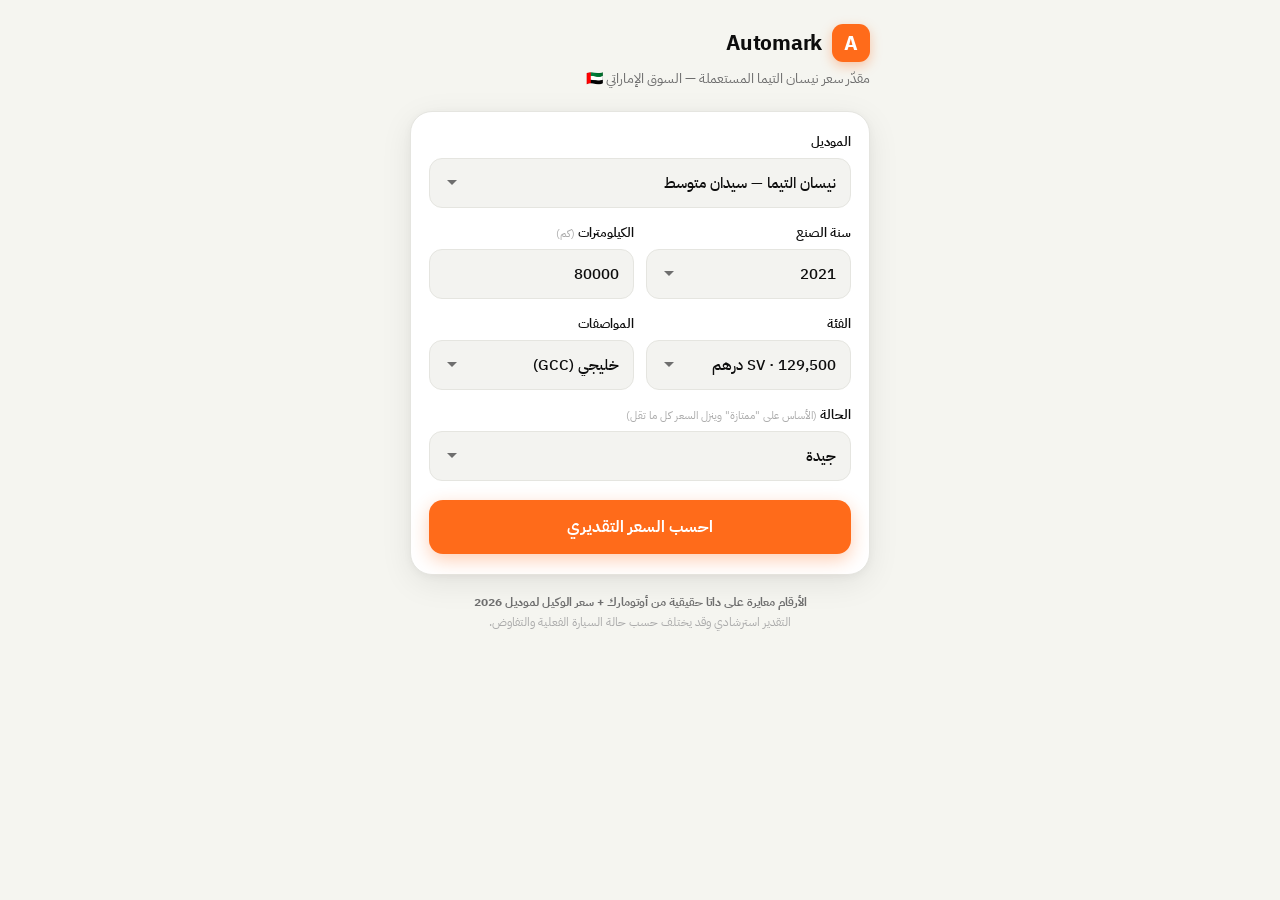
==== web/index.html @ fea36d05 "tune: stronger mileage effect (1.5%/10k, max -40%) - km.pct_per_10k 0.946 -> 1.5، max_down_pct 30 ->" ====
<!DOCTYPE html>
<html lang="ar" dir="rtl">
<head>
<meta charset="UTF-8"/>
<meta name="viewport" content="width=device-width, initial-scale=1.0"/>
<title>Automark – مقدّر سعر التيما المستعملة</title>
<style>
@import url('https://fonts.googleapis.com/css2?family=IBM+Plex+Sans+Arabic:wght@300;400;500;600;700;800&display=swap');
*,*::before,*::after{margin:0;padding:0;box-sizing:border-box}
:root{
  --orange:#FF6B1A;--orange-light:#FFF0E5;--text:#0D0D0D;--text-muted:#6E6E6E;
  --text-faint:#AAAAAA;--bg:#F5F5F0;--white:#FFFFFF;--surface:#F3F3F0;--border:#E5E5E0;
  --green:#22C55E;--radius-lg:22px;--shadow:0 8px 32px rgba(0,0,0,.08),0 2px 8px rgba(0,0,0,.04);
}
body{font-family:'IBM Plex Sans Arabic',Tahoma,Arial,sans-serif;background:var(--bg);
  min-height:100vh;color:var(--text);padding:24px 14px 60px;display:flex;justify-content:center}
.app{width:100%;max-width:460px}
.brand{display:flex;align-items:center;gap:10px;margin-bottom:6px}
.brand .logo{width:38px;height:38px;border-radius:11px;background:var(--orange);color:#fff;
  display:grid;place-items:center;font-weight:800;font-size:20px;box-shadow:0 4px 12px rgba(255,107,26,.35)}
.brand h1{font-size:21px;font-weight:800;letter-spacing:-.3px}
.subtitle{color:var(--text-muted);font-size:14px;margin:4px 0 22px;font-weight:400}
.card{background:var(--white);border:1px solid var(--border);border-radius:var(--radius-lg);
  padding:20px 18px;box-shadow:var(--shadow);margin-bottom:18px}
.field{margin-bottom:15px}.field:last-child{margin-bottom:0}
label{display:block;font-size:13px;font-weight:600;margin-bottom:7px}
.hint{font-weight:400;color:var(--text-faint);font-size:11px}
select,input{width:100%;font-family:inherit;font-size:15px;font-weight:500;color:var(--text);
  background:var(--surface);border:1.5px solid var(--border);border-radius:13px;padding:13px 14px;
  outline:none;transition:.15s;-webkit-appearance:none;appearance:none}
select{background-image:url("data:image/svg+xml,%3Csvg xmlns='http://www.w3.org/2000/svg' width='12' height='8' viewBox='0 0 12 8'%3E%3Cpath fill='%236E6E6E' d='M1 1l5 5 5-5'/%3E%3C/svg%3E");
  background-repeat:no-repeat;background-position:left 16px center;padding-left:38px}
select:focus,input:focus{border-color:var(--orange);background:var(--orange-light)}
.row{display:grid;grid-template-columns:1fr 1fr;gap:12px}
.btn{width:100%;margin-top:4px;background:var(--orange);color:#fff;border:none;border-radius:14px;
  padding:15px;font-family:inherit;font-size:16px;font-weight:700;cursor:pointer;transition:.15s;
  box-shadow:0 6px 18px rgba(255,107,26,.32)}
.btn:hover{filter:brightness(1.05)}.btn:active{transform:translateY(1px)}
.result{display:none}.result.show{display:block;animation:fade .35s ease}
@keyframes fade{from{opacity:0;transform:translateY(8px)}to{opacity:1;transform:none}}
.result-head{display:flex;align-items:center;justify-content:space-between;margin-bottom:6px}
.result-car{font-size:15px;font-weight:700}
.result-age{font-size:12px;color:var(--text-muted);background:var(--surface);padding:4px 10px;border-radius:20px}
.dealer{font-size:12.5px;color:var(--text-muted);margin-bottom:8px}
.dealer b{color:var(--text);font-weight:700}
.price{font-size:38px;font-weight:800;color:var(--orange);letter-spacing:-1px;line-height:1.1;margin:6px 0 2px}
.price small{font-size:18px;font-weight:600;color:var(--text-muted)}
.range-label{font-size:13px;color:var(--text-muted);margin-bottom:10px}
.range-label b{color:var(--text);font-weight:700}
.bar{height:8px;background:linear-gradient(90deg,#FFD4B8,var(--orange),#FFD4B8);border-radius:8px;position:relative;margin:14px 0 22px}
.bar .dot{position:absolute;top:50%;width:16px;height:16px;background:#fff;border:3px solid var(--orange);
  border-radius:50%;transform:translate(50%,-50%);box-shadow:0 2px 6px rgba(0,0,0,.2)}
.breakdown{border-top:1px solid var(--border);padding-top:14px}
.brow{display:flex;justify-content:space-between;font-size:13px;padding:6px 0}
.brow span{color:var(--text-muted)}.brow b{font-weight:600}
.up{color:var(--green)}.down{color:#EF4444}
.disclaimer{font-size:11.5px;color:var(--text-faint);line-height:1.7;text-align:center;margin-top:8px}
.disclaimer b{color:var(--text-muted)}
</style>
</head>
<body>
<div class="app">
  <div class="brand"><div class="logo">A</div><h1>Automark</h1></div>
  <p class="subtitle">مقدّر سعر نيسان التيما المستعملة — السوق الإماراتي 🇦🇪</p>

  <div class="card">
    <div class="field">
      <label>الموديل</label>
      <select id="model"></select>
    </div>
    <div class="row">
      <div class="field"><label>سنة الصنع</label><select id="year"></select></div>
      <div class="field"><label>الكيلومترات <span class="hint">(كم)</span></label>
        <input id="km" type="number" inputmode="numeric" value="80000" min="0" step="1000"/></div>
    </div>
    <div class="row">
      <div class="field"><label>الفئة</label><select id="trim"></select></div>
      <div class="field"><label>المواصفات</label>
        <select id="spec">
          <option value="gcc">خليجي (GCC)</option>
          <option value="american">أمريكي / وارد</option>
          <option value="canadian">كندي</option>
          <option value="european">أوروبي</option>
          <option value="japanese">ياباني</option>
          <option value="other">أخرى</option>
        </select>
      </div>
    </div>
    <div class="field">
      <label>الحالة <span class="hint">(الأساس على "ممتازة" وينزل السعر كل ما تقل)</span></label>
      <select id="condition">
        <option value="excellent">ممتازة</option>
        <option value="very_good">جيدة جداً</option>
        <option value="good" selected>جيدة</option>
        <option value="fair">مقبولة</option>
        <option value="weak">ضعيفة</option>
      </select>
    </div>
    <button class="btn" id="calc">احسب السعر التقديري</button>
  </div>

  <div class="card result" id="result">
    <div class="result-head">
      <div class="result-car" id="rCar"></div>
      <div class="result-age" id="rAge"></div>
    </div>
    <div class="dealer">سعر الوكيل (جديد): <b id="rDealer"></b></div>
    <div class="price"><span id="rPrice"></span> <small>درهم</small></div>
    <div class="range-label">المدى المتوقع في السوق: <b id="rRange"></b></div>
    <div class="bar"><div class="dot" id="rDot"></div></div>
    <div class="breakdown" id="rBreak"></div>
  </div>

  <p class="disclaimer">
    <b>الأرقام معايرة على داتا حقيقية من أوتومارك + سعر الوكيل لموديل 2026</b><br/>
    التقدير استرشادي وقد يختلف حسب حالة السيارة الفعلية والتفاوض.
  </p>
</div>

<script>
/* بيانات السوق — مصدر واحد مشترك مع محرّك Python (يُحقن عبر scripts/build_web.py) */
/* __MARKET_DATA_START__ */
const MARKET = {
  "meta": {
    "currency": "AED",
    "market": "UAE",
    "rates_unit": "percent",
    "base_year": 2026,
    "model_version": "2.0.0",
    "method": "anchored on real dealer (new) prices per trim, depreciation + km + condition + spec calibrated from real Automark listing data via log-linear regression",
    "notes": "كل المعدلات نِسب مئوية. السعر الأساسي (قبل معامل الحالة) = سعر السيارة في حالة 'ممتازة'؛ الحالات الأقل تخصم منه. أحدث سنة = نقطة وسط بين سعر الوكيل وأسعار الإعلانات. شرائح الحالة مشتقة من تشتت أسعار الداتا الفعلي.",
    "dealer_price_sources": [
      "https://www.drivearabia.com/carprices/uae/nissan/nissan-altima/",
      "https://uae.yallamotor.com/new-cars/nissan/altima",
      "https://ar.nissan-dubai.com/vehicles/new/altima.html"
    ],
    "data_source": "Automark export — data/raw/export_nissan_altima.md"
  },
  "condition_factors_pct": {
    "_doc": "شرائح الحالة الافتراضية العامة (الأعلى=الأساس). كل موديل ممكن يتجاوزها بقيم من داتته.",
    "excellent": 100,
    "very_good": 92,
    "good": 85,
    "fair": 78,
    "weak": 72
  },
  "brands": {
    "nissan": {
      "default_retention_pct": {
        "_doc": "معدّل الاحتفاظ القياسي للبراند (إعادة البيع). يُستخدم لأي موديل ليس له retention خاص — وسيلة عزل كل براند على حدة مستقبلاً.",
        "year1": 84.5,
        "annual": 86.2
      },
      "models": {
        "altima": {
          "name_ar": "نيسان التيما",
          "name_en": "Nissan Altima",
          "body": "سيدان متوسط",
          "fuel": "بنزين",
          "new_year": 2026,
          "new_prices_gcc": {
            "S": 110500,
            "SR": 126500,
            "SV": 129500,
            "SL": 143500,
            "Platinum": 147000
          },
          "trim_labels_ar": {
            "S": "S (الأساسية)",
            "SR": "SR (سبورت)",
            "SV": "SV",
            "SL": "SL (فل)",
            "Platinum": "Platinum / Turbo (الأعلى)"
          },
          "default_trim": "SV",
          "_tuning": "خفض الخليجي ~5% (year1 88.9→84.5) والوارد إجمالي −40% (american 80.2→60) بناءً على تغذية المستخدم — 2026-06",
          "retention_pct": {
            "year1": 84.5,
            "annual": 86.2
          },
          "km": {
            "pct_per_10k": 1.5,
            "expected_km_per_year": 16000,
            "max_down_pct": 40,
            "max_up_pct": 12
          },
          "spec_factors_pct": {
            "gcc": 100,
            "american": 60,
            "canadian": 60,
            "european": 80,
            "japanese": 82,
            "other": 62
          },
          "condition_factors_pct": {
            "excellent": 100,
            "very_good": 92.1,
            "good": 84.8,
            "fair": 78.1,
            "weak": 71.9
          },
          "floor": 14500,
          "range_spread_pct": 8,
          "calibration": {
            "mdape_pct": 12.3,
            "n": 272,
            "source": "Automark export (288 listings)",
            "sigma_log": 0.1651
          },
          "_anchors_doc": "وسيط GCC الحقيقي لكل سنة من الداتا (نقاط ممثِّلة، تُقارَن بشريحة 'جيدة').",
          "anchors": [
            {
              "year": 2023,
              "km": 8000,
              "price": 75000,
              "spec": "gcc",
              "trim": "SV"
            },
            {
              "year": 2021,
              "km": 46000,
              "price": 65000,
              "spec": "gcc",
              "trim": "unknown"
            },
            {
              "year": 2020,
              "km": 142000,
              "price": 45000,
              "spec": "gcc",
              "trim": "S"
            },
            {
              "year": 2018,
              "km": 258000,
              "price": 34000,
              "spec": "gcc",
              "trim": "SL"
            },
            {
              "year": 2016,
              "km": 164000,
              "price": 25500,
              "spec": "gcc",
              "trim": "unknown"
            }
          ]
        }
      }
    }
  }
};
/* __MARKET_DATA_END__ */

/* ===== محرّك التسعير — يطابق src/pricing_engine.py ===== */
function clamp(v,lo,hi){return Math.max(lo,Math.min(hi,v));}
function roundTo(x,b){return Math.round(x/b)*b;}
function findModel(name){
  const key=name.toLowerCase();
  for(const bk in MARKET.brands){const br=MARKET.brands[bk];
    if(key in br.models) return {brand:br, model:br.models[key]};}
  return null;
}
function estimate(input){
  const f=findModel(input.model); const m=f.model, brand=f.brand;
  const newYear=m.new_year ?? MARKET.meta.base_year;
  const age=Math.max(0,newYear-input.year);
  const trim=input.trim||m.default_trim;
  const newPrice=m.new_prices_gcc[trim] ?? m.new_prices_gcc[m.default_trim];
  const ret=m.retention_pct||brand.default_retention_pct;
  let excellent = age<=0 ? newPrice
    : newPrice*(ret.year1/100)*Math.pow(ret.annual/100, age-1);

  const km=m.km, expectedKm=km.expected_km_per_year*age;
  let kmAdj=-(km.pct_per_10k/100)*((input.km-expectedKm)/10000);
  kmAdj=clamp(kmAdj,-km.max_down_pct/100,km.max_up_pct/100);
  const mileageMult=1+kmAdj;

  const sf=m.spec_factors_pct;
  const specMult=(sf[input.spec] ?? sf.other ?? 100)/100;
  const cf=m.condition_factors_pct||MARKET.condition_factors_pct;
  const condMult=(cf[input.condition] ?? cf.good)/100;

  let value=excellent*mileageMult*specMult*condMult;
  value=Math.max(value,m.floor);
  const spread=(m.range_spread_pct ?? 8)/100;
  return {
    price:roundTo(value,500), low:roundTo(value*(1-spread),500), high:roundTo(value*(1+spread),500),
    age, newPrice, nameAr:m.name_ar,
    parts:{mileageMult,specMult,condMult,trim}
  };
}

/* ===== الواجهة ===== */
const $=id=>document.getElementById(id);
const fmt=n=>n.toLocaleString('en-US');
function currentModel(){return findModel($('model').value).model;}

function fillModels(){
  const sel=$('model');
  for(const bk in MARKET.brands){const br=MARKET.brands[bk];
    for(const mk in br.models){const m=br.models[mk];
      const o=document.createElement('option');o.value=mk;
      o.textContent=m.name_ar+' — '+m.body;sel.appendChild(o);}}
}
function fillYears(){
  const m=currentModel(); const now=m.new_year ?? MARKET.meta.base_year;
  const sel=$('year');sel.innerHTML='';
  for(let y=now;y>=now-18;y--){const o=document.createElement('option');
    o.value=y;o.textContent=y;if(y===now-5)o.selected=true;sel.appendChild(o);}
}
function fillTrims(){
  const m=currentModel();const sel=$('trim');sel.innerHTML='';
  const labels=m.trim_labels_ar||{};
  for(const t in m.new_prices_gcc){const o=document.createElement('option');o.value=t;
    o.textContent=(labels[t]||t)+'  ·  '+fmt(m.new_prices_gcc[t])+' درهم';
    if(t===m.default_trim)o.selected=true;sel.appendChild(o);}
}
function pct(mult){const d=Math.round((mult-1)*100);return d===0?'—':(d>0?'+':'')+d+'%';}

function calc(){
  const input={model:$('model').value,year:+$('year').value,km:+($('km').value||0),
    trim:$('trim').value,spec:$('spec').value,condition:$('condition').value};
  const r=estimate(input);
  $('rCar').textContent=r.nameAr+' · موديل '+input.year;
  $('rAge').textContent=r.age+' سنوات';
  $('rDealer').textContent=fmt(r.newPrice)+' درهم ('+(currentModel().new_year)+' · '+r.parts.trim+')';
  $('rPrice').textContent=fmt(r.price);
  $('rRange').textContent=fmt(r.low)+' – '+fmt(r.high)+' درهم';
  const ratio=(r.price-r.low)/((r.high-r.low)||1);
  $('rDot').style.right=(ratio*100)+'%';
  const specNames={gcc:'خليجي',american:'أمريكي/وارد',canadian:'كندي',european:'أوروبي',japanese:'ياباني',other:'أخرى'};
  const condNames={excellent:'ممتازة',very_good:'جيدة جداً',good:'جيدة',fair:'مقبولة',weak:'ضعيفة'};
  const rows=[
    ['المواصفات ('+specNames[input.spec]+')',pct(r.parts.specMult),r.parts.specMult],
    ['الكيلومترات ('+fmt(input.km)+' كم)',pct(r.parts.mileageMult),r.parts.mileageMult],
    ['الحالة ('+condNames[input.condition]+')',pct(r.parts.condMult),r.parts.condMult],
  ];
  $('rBreak').innerHTML=rows.map(([k,v,mult])=>{
    const cls=mult>1?'up':(mult<1?'down':'');
    return `<div class="brow"><span>${k}</span><b class="${cls}">${v}</b></div>`;}).join('');
  $('result').classList.add('show');
  $('result').scrollIntoView({behavior:'smooth',block:'nearest'});
}

fillModels();fillYears();fillTrims();
$('model').addEventListener('change',()=>{fillYears();fillTrims();});
$('calc').addEventListener('click',calc);
</script>
</body>
</html>
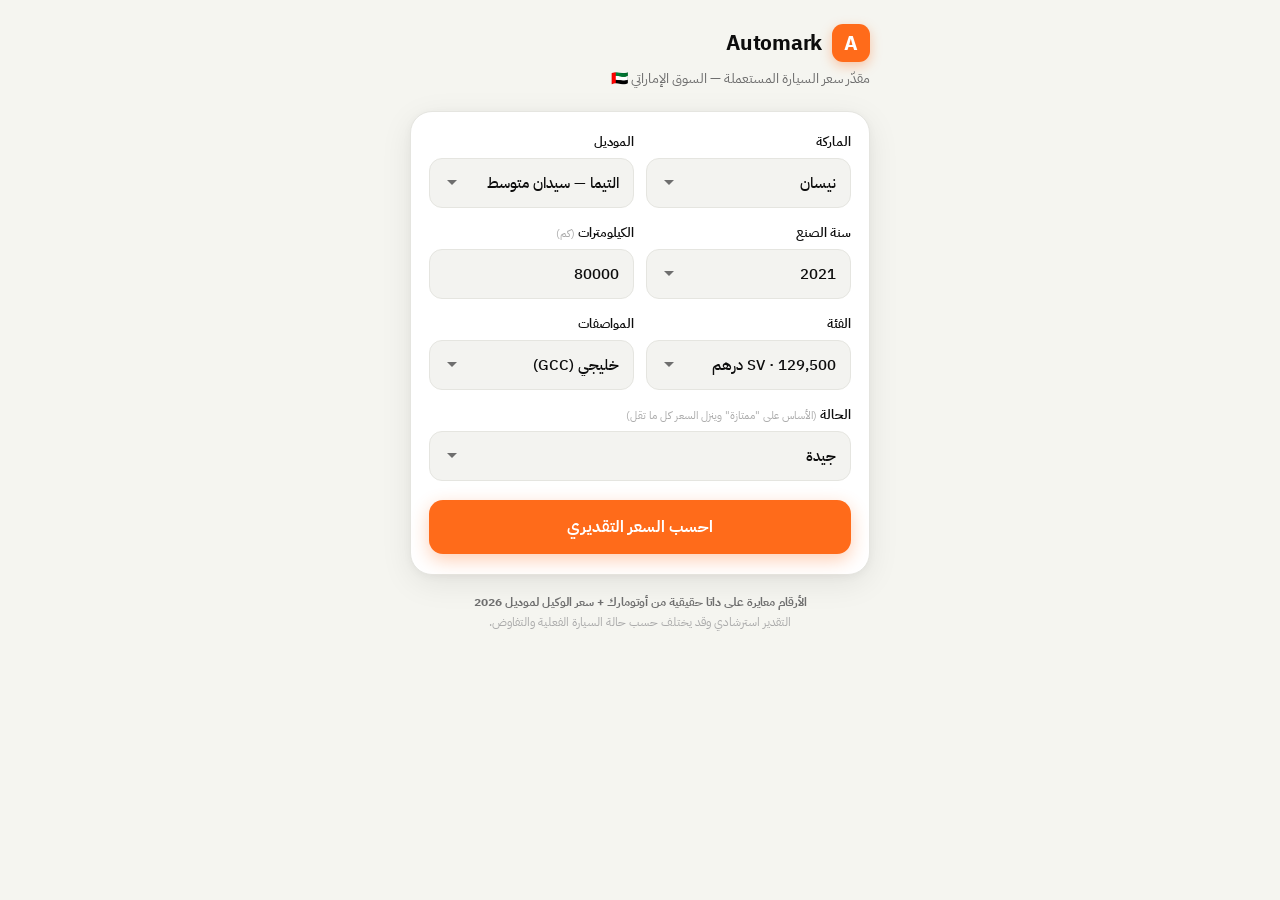
==== commit 0cd7ff19: "split brand/model selectors in UI brand dropdown first, model list filters to selected brand only; m" ====
--- a/web/index.html
+++ b/web/index.html
@@ -3,7 +3,7 @@
 <head>
 <meta charset="UTF-8"/>
 <meta name="viewport" content="width=device-width, initial-scale=1.0"/>
-<title>Automark – مقدّر سعر التيما المستعملة</title>
+<title>Automark – مقدّر سعر السيارات المستعملة</title>
 <style>
 @import url('https://fonts.googleapis.com/css2?family=IBM+Plex+Sans+Arabic:wght@300;400;500;600;700;800&display=swap');
 *,*::before,*::after{margin:0;padding:0;box-sizing:border-box}
@@ -61,12 +61,18 @@
 <body>
 <div class="app">
   <div class="brand"><div class="logo">A</div><h1>Automark</h1></div>
-  <p class="subtitle">مقدّر سعر نيسان التيما المستعملة — السوق الإماراتي 🇦🇪</p>
+  <p class="subtitle">مقدّر سعر السيارة المستعملة — السوق الإماراتي 🇦🇪</p>
 
   <div class="card">
-    <div class="field">
-      <label>الموديل</label>
-      <select id="model"></select>
+    <div class="row">
+      <div class="field">
+        <label>الماركة</label>
+        <select id="brand"></select>
+      </div>
+      <div class="field">
+        <label>الموديل</label>
+        <select id="model"></select>
+      </div>
     </div>
     <div class="row">
       <div class="field"><label>سنة الصنع</label><select id="year"></select></div>
@@ -147,9 +153,9 @@
   "brands": {
     "nissan": {
       "default_retention_pct": {
-        "_doc": "معدّل الاحتفاظ القياسي للبراند (إعادة البيع). يُستخدم لأي موديل ليس له retention خاص — وسيلة عزل كل براند على حدة مستقبلاً.",
-        "year1": 84.5,
-        "annual": 86.2
+        "_doc": "معدّل الاحتفاظ القياسي للبراند (إعادة البيع). يُستخدم لأي موديل ليس له retention خاص — وسيلة عزل كل براند على حدة. نيسان أقل من هوندا أقل من تويوتا في الاحتفاظ بالقيمة بالسوق الإماراتي.",
+        "year1": 76,
+        "annual": 87
       },
       "models": {
         "altima": {
@@ -173,24 +179,24 @@
             "Platinum": "Platinum / Turbo (الأعلى)"
           },
           "default_trim": "SV",
-          "_tuning": "خفض الخليجي ~5% (year1 88.9→84.5) والوارد إجمالي −40% (american 80.2→60) بناءً على تغذية المستخدم — 2026-06",
+          "_tuning": "خفض الخليجي ~10% خصوصاً الموديلات الجديدة (year1 84.5→76, annual 86.2→87) مع تعويض الوارد ليفضل ثابت (american 60→65 …) — 2026-06",
           "retention_pct": {
-            "year1": 84.5,
-            "annual": 86.2
-          },
-          "km": {
-            "pct_per_10k": 1.5,
-            "expected_km_per_year": 16000,
-            "max_down_pct": 40,
-            "max_up_pct": 12
-          },
-          "spec_factors_pct": {
-            "gcc": 100,
-            "american": 60,
-            "canadian": 60,
-            "european": 80,
-            "japanese": 82,
-            "other": 62
+            "year1": 76,
+            "annual": 87
+          },
+          "km": {
+            "pct_per_10k": 0.946,
+            "expected_km_per_year": 16000,
+            "max_down_pct": 30,
+            "max_up_pct": 12
+          },
+          "spec_factors_pct": {
+            "gcc": 100,
+            "american": 65,
+            "canadian": 65,
+            "european": 86,
+            "japanese": 89,
+            "other": 67
           },
           "condition_factors_pct": {
             "excellent": 100,
@@ -199,7 +205,7 @@
             "fair": 78.1,
             "weak": 71.9
           },
-          "floor": 14500,
+          "floor": 5000,
           "range_spread_pct": 8,
           "calibration": {
             "mdape_pct": 12.3,
@@ -207,44 +213,541 @@
             "source": "Automark export (288 listings)",
             "sigma_log": 0.1651
           },
-          "_anchors_doc": "وسيط GCC الحقيقي لكل سنة من الداتا (نقاط ممثِّلة، تُقارَن بشريحة 'جيدة').",
+          "_anchors_doc": "وسيط GCC لكل سنة، معدَّل من سعر الطلب في الإعلانات إلى القيمة السوقية الفعلية (خصم طلب←بيع ~10% بناءً على تغذية المستخدم إن الخليجي كان أعلى من السوق). يُقارَن بشريحة 'جيدة'.",
           "anchors": [
             {
               "year": 2023,
               "km": 8000,
-              "price": 75000,
+              "price": 68000,
               "spec": "gcc",
               "trim": "SV"
             },
             {
               "year": 2021,
               "km": 46000,
-              "price": 65000,
+              "price": 58000,
               "spec": "gcc",
               "trim": "unknown"
             },
             {
               "year": 2020,
               "km": 142000,
-              "price": 45000,
+              "price": 40000,
               "spec": "gcc",
               "trim": "S"
             },
             {
               "year": 2018,
               "km": 258000,
-              "price": 34000,
+              "price": 31000,
               "spec": "gcc",
               "trim": "SL"
             },
             {
               "year": 2016,
               "km": 164000,
-              "price": 25500,
+              "price": 23000,
               "spec": "gcc",
               "trim": "unknown"
             }
           ]
+        },
+        "sunny": {
+          "name_ar": "نيسان صني",
+          "name_en": "Nissan Sunny",
+          "body": "سيدان صغير",
+          "fuel": "بنزين",
+          "new_year": 2026,
+          "new_prices_gcc": {
+            "S": 61000,
+            "SV": 68000,
+            "SL": 73500
+          },
+          "default_trim": "SV",
+          "km": {
+            "pct_per_10k": 0.946,
+            "expected_km_per_year": 16000,
+            "max_down_pct": 30,
+            "max_up_pct": 12
+          },
+          "spec_factors_pct": {
+            "gcc": 100,
+            "american": 65,
+            "canadian": 65,
+            "european": 86,
+            "japanese": 89,
+            "other": 67
+          },
+          "floor": 4000,
+          "range_spread_pct": 8
+        },
+        "sentra": {
+          "name_ar": "نيسان سنترا",
+          "name_en": "Nissan Sentra",
+          "body": "سيدان مدمج",
+          "fuel": "بنزين",
+          "new_year": 2026,
+          "new_prices_gcc": {
+            "S": 79300,
+            "SV": 90000,
+            "SR": 99000
+          },
+          "default_trim": "SV",
+          "trim_labels_ar": {
+            "SR": "SR (سبورت)"
+          },
+          "km": {
+            "pct_per_10k": 0.946,
+            "expected_km_per_year": 16000,
+            "max_down_pct": 30,
+            "max_up_pct": 12
+          },
+          "spec_factors_pct": {
+            "gcc": 100,
+            "american": 65,
+            "canadian": 65,
+            "european": 86,
+            "japanese": 89,
+            "other": 67
+          },
+          "floor": 5000,
+          "range_spread_pct": 8
+        },
+        "maxima": {
+          "name_ar": "نيسان مكسيما",
+          "name_en": "Nissan Maxima",
+          "body": "سيدان فل-سايز",
+          "fuel": "بنزين",
+          "new_year": 2026,
+          "new_prices_gcc": {
+            "SV": 129500,
+            "SL": 148000,
+            "Platinum": 166000
+          },
+          "default_trim": "SV",
+          "km": {
+            "pct_per_10k": 0.946,
+            "expected_km_per_year": 16000,
+            "max_down_pct": 30,
+            "max_up_pct": 12
+          },
+          "spec_factors_pct": {
+            "gcc": 100,
+            "american": 65,
+            "canadian": 65,
+            "european": 86,
+            "japanese": 89,
+            "other": 67
+          },
+          "floor": 7000,
+          "range_spread_pct": 8
+        },
+        "patrol": {
+          "name_ar": "نيسان باترول",
+          "name_en": "Nissan Patrol",
+          "body": "SUV كبير",
+          "fuel": "بنزين",
+          "new_year": 2026,
+          "new_prices_gcc": {
+            "XE": 239900,
+            "SE": 280000,
+            "LE": 360000,
+            "LE Platinum": 390000
+          },
+          "default_trim": "SE",
+          "trim_labels_ar": {
+            "LE Platinum": "LE Platinum City (الأعلى)"
+          },
+          "retention_pct": {
+            "year1": 83,
+            "annual": 90
+          },
+          "km": {
+            "pct_per_10k": 0.946,
+            "expected_km_per_year": 16000,
+            "max_down_pct": 30,
+            "max_up_pct": 12
+          },
+          "spec_factors_pct": {
+            "gcc": 100,
+            "american": 65,
+            "canadian": 65,
+            "european": 86,
+            "japanese": 89,
+            "other": 67
+          },
+          "floor": 25000,
+          "range_spread_pct": 8
+        },
+        "x-trail": {
+          "name_ar": "نيسان إكس-تريل",
+          "name_en": "Nissan X-Trail",
+          "body": "SUV متوسط",
+          "fuel": "بنزين",
+          "new_year": 2026,
+          "new_prices_gcc": {
+            "S": 101900,
+            "SV": 125000,
+            "SV+": 138000,
+            "SL": 153000
+          },
+          "default_trim": "SV",
+          "km": {
+            "pct_per_10k": 0.946,
+            "expected_km_per_year": 16000,
+            "max_down_pct": 30,
+            "max_up_pct": 12
+          },
+          "spec_factors_pct": {
+            "gcc": 100,
+            "american": 65,
+            "canadian": 65,
+            "european": 86,
+            "japanese": 89,
+            "other": 67
+          },
+          "floor": 7000,
+          "range_spread_pct": 8
+        },
+        "kicks": {
+          "name_ar": "نيسان كيكس",
+          "name_en": "Nissan Kicks",
+          "body": "كروس-أوفر صغير",
+          "fuel": "بنزين",
+          "new_year": 2026,
+          "new_prices_gcc": {
+            "S": 79900,
+            "SV": 86900,
+            "SV+": 94900,
+            "SL": 109900
+          },
+          "default_trim": "SV",
+          "km": {
+            "pct_per_10k": 0.946,
+            "expected_km_per_year": 16000,
+            "max_down_pct": 30,
+            "max_up_pct": 12
+          },
+          "spec_factors_pct": {
+            "gcc": 100,
+            "american": 65,
+            "canadian": 65,
+            "european": 86,
+            "japanese": 89,
+            "other": 67
+          },
+          "floor": 5000,
+          "range_spread_pct": 8
+        }
+      }
+    },
+    "honda": {
+      "default_retention_pct": {
+        "_doc": "هوندا احتفاظ أعلى من نيسان وأقل من تويوتا في السوق الإماراتي.",
+        "year1": 80,
+        "annual": 88
+      },
+      "models": {
+        "civic": {
+          "name_ar": "هوندا سيفيك",
+          "name_en": "Honda Civic",
+          "body": "سيدان مدمج",
+          "fuel": "بنزين",
+          "new_year": 2026,
+          "new_prices_gcc": {
+            "LX": 99900,
+            "EX": 118000,
+            "Sport": 129900
+          },
+          "default_trim": "EX",
+          "trim_labels_ar": {
+            "Sport": "Sport 1.5T (الأعلى)"
+          },
+          "km": {
+            "pct_per_10k": 0.946,
+            "expected_km_per_year": 16000,
+            "max_down_pct": 30,
+            "max_up_pct": 12
+          },
+          "spec_factors_pct": {
+            "gcc": 100,
+            "american": 65,
+            "canadian": 65,
+            "european": 86,
+            "japanese": 89,
+            "other": 67
+          },
+          "floor": 6000,
+          "range_spread_pct": 8
+        },
+        "accord": {
+          "name_ar": "هوندا أكورد",
+          "name_en": "Honda Accord",
+          "body": "سيدان متوسط",
+          "fuel": "بنزين",
+          "new_year": 2026,
+          "new_prices_gcc": {
+            "LX": 114900,
+            "EX": 127000,
+            "EX-L": 139900,
+            "Sport Hybrid": 154000
+          },
+          "default_trim": "EX",
+          "trim_labels_ar": {
+            "Sport Hybrid": "Sport Hybrid (هايبرد)"
+          },
+          "km": {
+            "pct_per_10k": 0.946,
+            "expected_km_per_year": 16000,
+            "max_down_pct": 30,
+            "max_up_pct": 12
+          },
+          "spec_factors_pct": {
+            "gcc": 100,
+            "american": 65,
+            "canadian": 65,
+            "european": 86,
+            "japanese": 89,
+            "other": 67
+          },
+          "floor": 7000,
+          "range_spread_pct": 8
+        },
+        "cr-v": {
+          "name_ar": "هوندا CR-V",
+          "name_en": "Honda CR-V",
+          "body": "SUV مدمج",
+          "fuel": "بنزين",
+          "new_year": 2026,
+          "new_prices_gcc": {
+            "LX": 124900,
+            "EX": 145000,
+            "Touring": 157900
+          },
+          "default_trim": "EX",
+          "km": {
+            "pct_per_10k": 0.946,
+            "expected_km_per_year": 16000,
+            "max_down_pct": 30,
+            "max_up_pct": 12
+          },
+          "spec_factors_pct": {
+            "gcc": 100,
+            "american": 65,
+            "canadian": 65,
+            "european": 86,
+            "japanese": 89,
+            "other": 67
+          },
+          "floor": 8000,
+          "range_spread_pct": 8
+        },
+        "pilot": {
+          "name_ar": "هوندا بايلوت",
+          "name_en": "Honda Pilot",
+          "body": "SUV متوسط 3 صفوف",
+          "fuel": "بنزين",
+          "new_year": 2026,
+          "new_prices_gcc": {
+            "EX": 176000,
+            "Sport": 195000,
+            "EX-L": 215000
+          },
+          "default_trim": "Sport",
+          "km": {
+            "pct_per_10k": 0.946,
+            "expected_km_per_year": 16000,
+            "max_down_pct": 30,
+            "max_up_pct": 12
+          },
+          "spec_factors_pct": {
+            "gcc": 100,
+            "american": 65,
+            "canadian": 65,
+            "european": 86,
+            "japanese": 89,
+            "other": 67
+          },
+          "floor": 12000,
+          "range_spread_pct": 8
+        }
+      }
+    },
+    "toyota": {
+      "default_retention_pct": {
+        "_doc": "تويوتا الأعلى احتفاظاً بالقيمة في السوق الإماراتي (إعادة بيع ممتازة).",
+        "year1": 84,
+        "annual": 90
+      },
+      "models": {
+        "corolla": {
+          "name_ar": "تويوتا كورولا",
+          "name_en": "Toyota Corolla",
+          "body": "سيدان مدمج",
+          "fuel": "بنزين",
+          "new_year": 2026,
+          "new_prices_gcc": {
+            "XLI": 76900,
+            "GLI": 82900,
+            "Hybrid": 95000
+          },
+          "default_trim": "GLI",
+          "trim_labels_ar": {
+            "Hybrid": "1.8 هايبرد"
+          },
+          "km": {
+            "pct_per_10k": 0.946,
+            "expected_km_per_year": 16000,
+            "max_down_pct": 30,
+            "max_up_pct": 12
+          },
+          "spec_factors_pct": {
+            "gcc": 100,
+            "american": 65,
+            "canadian": 65,
+            "european": 86,
+            "japanese": 89,
+            "other": 67
+          },
+          "floor": 5000,
+          "range_spread_pct": 8
+        },
+        "camry": {
+          "name_ar": "تويوتا كامري",
+          "name_en": "Toyota Camry",
+          "body": "سيدان متوسط",
+          "fuel": "بنزين",
+          "new_year": 2026,
+          "new_prices_gcc": {
+            "XLE": 122900,
+            "GLE": 133000,
+            "Sport Hybrid": 143000,
+            "Limited Hybrid": 152000
+          },
+          "default_trim": "GLE",
+          "trim_labels_ar": {
+            "Sport Hybrid": "Sport هايبرد",
+            "Limited Hybrid": "Limited هايبرد (الأعلى)"
+          },
+          "km": {
+            "pct_per_10k": 0.946,
+            "expected_km_per_year": 16000,
+            "max_down_pct": 30,
+            "max_up_pct": 12
+          },
+          "spec_factors_pct": {
+            "gcc": 100,
+            "american": 65,
+            "canadian": 65,
+            "european": 86,
+            "japanese": 89,
+            "other": 67
+          },
+          "floor": 7000,
+          "range_spread_pct": 8
+        },
+        "land-cruiser": {
+          "name_ar": "تويوتا لاندكروزر",
+          "name_en": "Toyota Land Cruiser",
+          "body": "SUV كبير",
+          "fuel": "بنزين",
+          "new_year": 2026,
+          "new_prices_gcc": {
+            "EXR": 239900,
+            "GXR": 276900,
+            "VXR": 316900,
+            "GR-Sport": 399900
+          },
+          "default_trim": "GXR",
+          "trim_labels_ar": {
+            "GR-Sport": "GR-Sport 3.5TC (الأعلى)"
+          },
+          "retention_pct": {
+            "year1": 90,
+            "annual": 93
+          },
+          "km": {
+            "pct_per_10k": 0.946,
+            "expected_km_per_year": 16000,
+            "max_down_pct": 30,
+            "max_up_pct": 12
+          },
+          "spec_factors_pct": {
+            "gcc": 100,
+            "american": 65,
+            "canadian": 65,
+            "european": 86,
+            "japanese": 89,
+            "other": 67
+          },
+          "floor": 30000,
+          "range_spread_pct": 8
+        },
+        "prado": {
+          "name_ar": "تويوتا برادو",
+          "name_en": "Toyota Land Cruiser Prado",
+          "body": "SUV متوسط",
+          "fuel": "بنزين",
+          "new_year": 2026,
+          "new_prices_gcc": {
+            "TXR": 199900,
+            "GXR": 219900,
+            "Adventure": 254900,
+            "VXR": 264900
+          },
+          "default_trim": "GXR",
+          "retention_pct": {
+            "year1": 90,
+            "annual": 93
+          },
+          "km": {
+            "pct_per_10k": 0.946,
+            "expected_km_per_year": 16000,
+            "max_down_pct": 30,
+            "max_up_pct": 12
+          },
+          "spec_factors_pct": {
+            "gcc": 100,
+            "american": 65,
+            "canadian": 65,
+            "european": 86,
+            "japanese": 89,
+            "other": 67
+          },
+          "floor": 25000,
+          "range_spread_pct": 8
+        },
+        "rav4": {
+          "name_ar": "تويوتا RAV4",
+          "name_en": "Toyota RAV4",
+          "body": "SUV مدمج",
+          "fuel": "بنزين",
+          "new_year": 2026,
+          "new_prices_gcc": {
+            "EX": 105900,
+            "EXR": 118000,
+            "Hybrid VXR": 152900
+          },
+          "default_trim": "EXR",
+          "trim_labels_ar": {
+            "Hybrid VXR": "VXR هايبرد (الأعلى)"
+          },
+          "km": {
+            "pct_per_10k": 0.946,
+            "expected_km_per_year": 16000,
+            "max_down_pct": 30,
+            "max_up_pct": 12
+          },
+          "spec_factors_pct": {
+            "gcc": 100,
+            "american": 65,
+            "canadian": 65,
+            "european": 86,
+            "japanese": 89,
+            "other": 67
+          },
+          "floor": 8000,
+          "range_spread_pct": 8
         }
       }
     }
@@ -294,14 +797,24 @@
 /* ===== الواجهة ===== */
 const $=id=>document.getElementById(id);
 const fmt=n=>n.toLocaleString('en-US');
+const BRAND_NAMES={nissan:'نيسان',honda:'هوندا',toyota:'تويوتا'};
 function currentModel(){return findModel($('model').value).model;}
 
+function fillBrands(){
+  const sel=$('brand');sel.innerHTML='';
+  for(const bk in MARKET.brands){
+    const o=document.createElement('option');o.value=bk;
+    o.textContent=BRAND_NAMES[bk]||bk;sel.appendChild(o);}
+}
 function fillModels(){
-  const sel=$('model');
-  for(const bk in MARKET.brands){const br=MARKET.brands[bk];
-    for(const mk in br.models){const m=br.models[mk];
-      const o=document.createElement('option');o.value=mk;
-      o.textContent=m.name_ar+' — '+m.body;sel.appendChild(o);}}
+  const bk=$('brand').value;
+  const br=MARKET.brands[bk];
+  const sel=$('model');sel.innerHTML='';
+  if(!br)return;
+  for(const mk in br.models){const m=br.models[mk];
+    const o=document.createElement('option');o.value=mk;
+    o.textContent=m.name_ar.replace(/^(نيسان|هوندا|تويوتا)\s*/,'')+' — '+m.body;
+    sel.appendChild(o);}
 }
 function fillYears(){
   const m=currentModel(); const now=m.new_year ?? MARKET.meta.base_year;
@@ -343,7 +856,8 @@
   $('result').scrollIntoView({behavior:'smooth',block:'nearest'});
 }
 
-fillModels();fillYears();fillTrims();
+fillBrands();fillModels();fillYears();fillTrims();
+$('brand').addEventListener('change',()=>{fillModels();fillYears();fillTrims();});
 $('model').addEventListener('change',()=>{fillYears();fillTrims();});
 $('calc').addEventListener('click',calc);
 </script>
